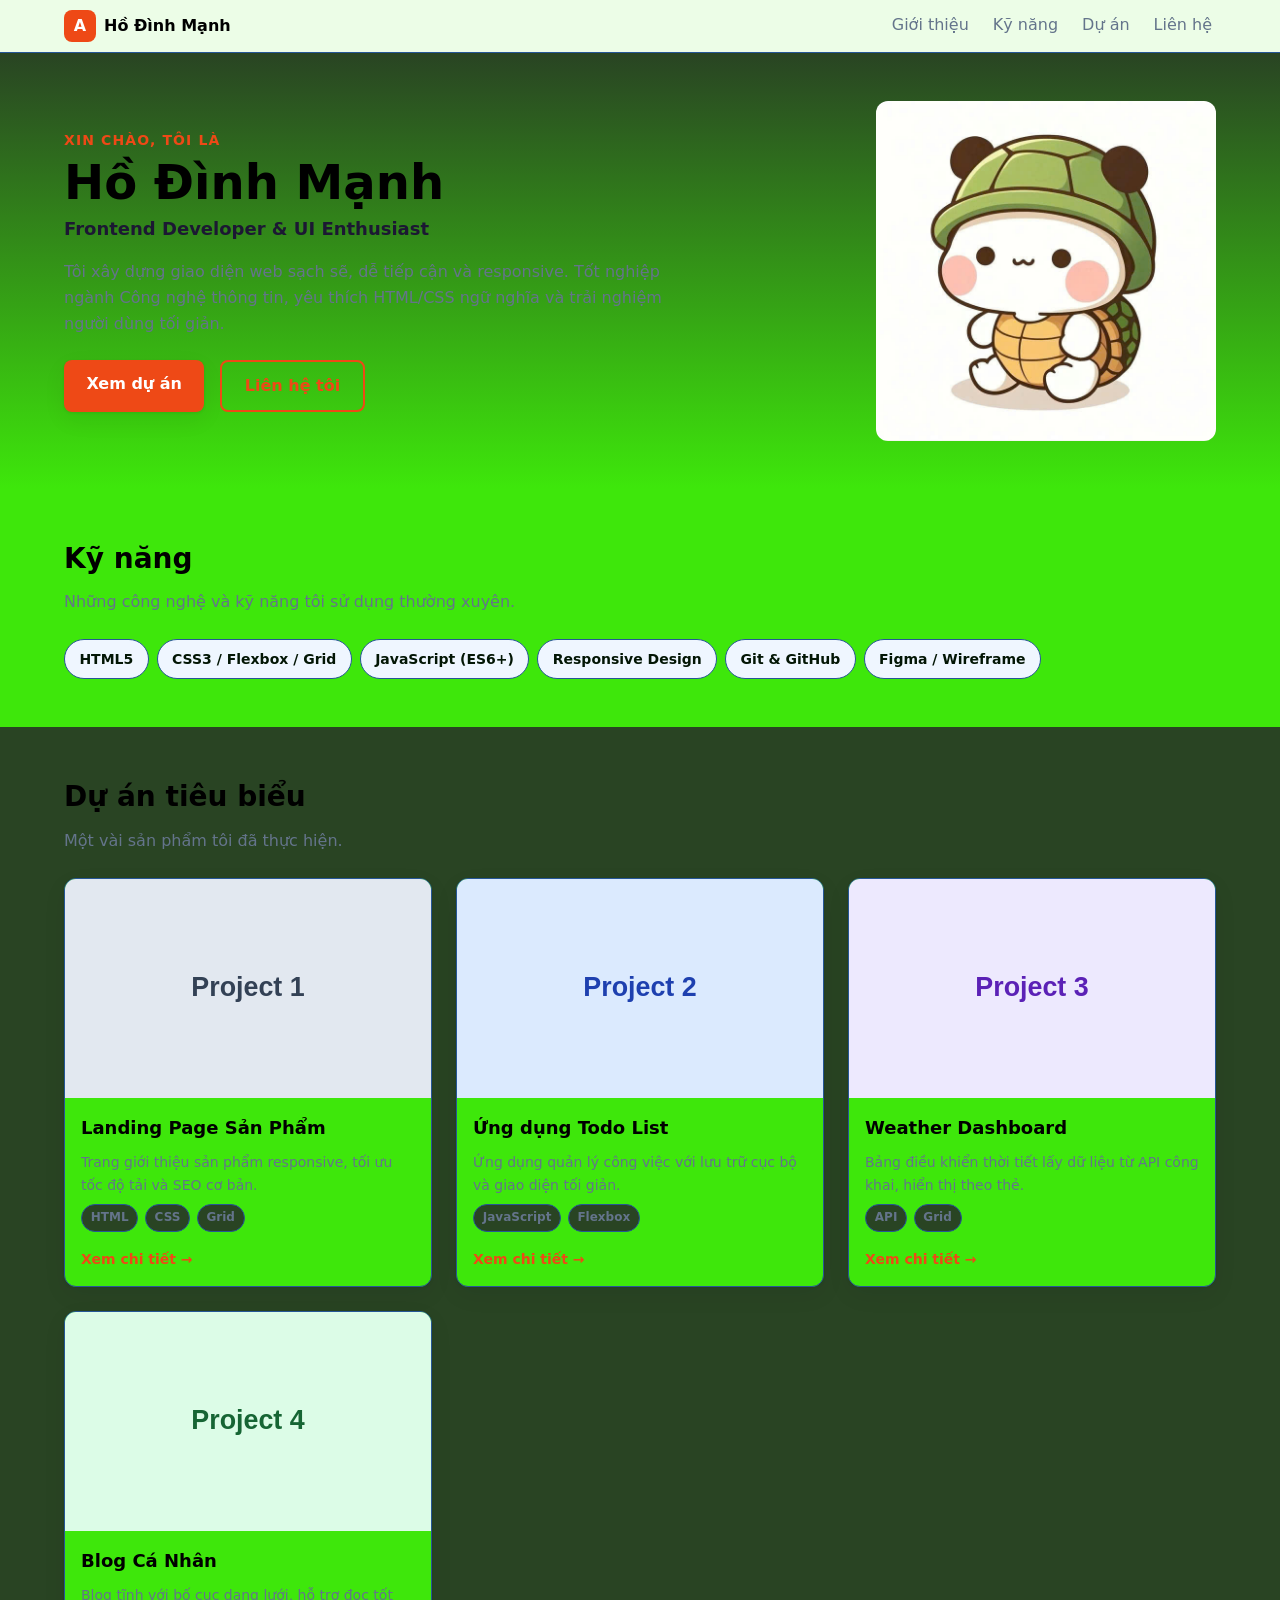
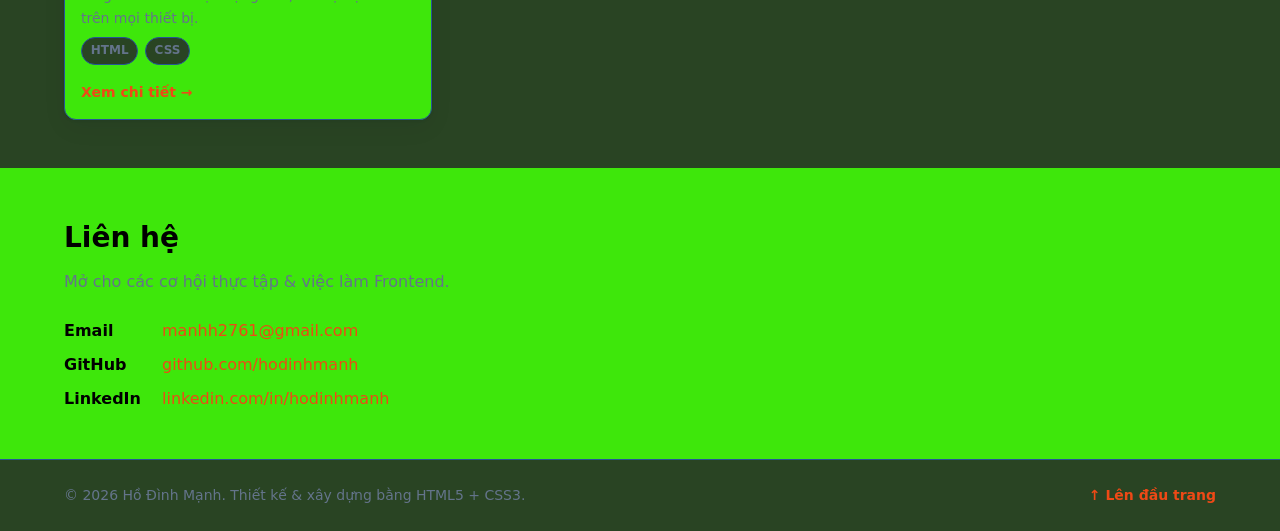
==== KT A2.1/index.html @ 74b7dfcb "Add files via upload" ====
<!DOCTYPE html>
<!-- lang="vi" khai báo ngôn ngữ trang → hỗ trợ screen reader & SEO -->
<html lang="vi">

<head>
  <!-- ========== METADATA BẮT BUỘC ========== -->
  <meta charset="UTF-8" />
  <!-- viewport: nền tảng của responsive mobile-first, khóa tỉ lệ 1:1 với thiết bị -->
  <meta name="viewport" content="width=device-width, initial-scale=1.0" />
  <meta name="description" content="Portfolio CV của Hồ Đình Mạnh – Frontend Developer. Dự án, kỹ năng và thông tin liên hệ." />
  <meta name="author" content="Hồ Đình Mạnh" />
  <title>Hồ Đình Mạnh · Frontend Developer</title>

  <!-- Liên kết tới file CSS tách rời (yêu cầu của bài) -->
  <link rel="stylesheet" href="assets/css/styles.css" />
</head>

<body>

  <!-- ========================================================== -->
  <!-- HEADER: nhận diện + điều hướng chính                        -->
  <!-- ========================================================== -->
  <header class="site-header">
    <div class="container header-inner">
      <!-- Thương hiệu cá nhân -->
      <a class="brand" href="#top" aria-label="Về đầu trang">
        <span class="brand-mark" aria-hidden="true">A</span>
        <span class="brand-name">Hồ Đình Mạnh</span>
      </a>

      <!-- NAV dùng Flexbox (xem styles.css) -->
      <nav class="main-nav" aria-label="Điều hướng chính">
        <ul class="nav-list">
          <li><a href="#about">Giới thiệu</a></li>
          <li><a href="#skills">Kỹ năng</a></li>
          <li><a href="#projects">Dự án</a></li>
          <li><a href="#contact">Liên hệ</a></li>
        </ul>
      </nav>
    </div>
  </header>

  <!-- ========================================================== -->
  <!-- MAIN: toàn bộ nội dung chính của trang                      -->
  <!-- ========================================================== -->
  <main id="top">
    <!-- ----- SECTION: Giới thiệu / Hero ----- -->
    <section id="about" class="hero">
      <div class="container hero-inner">
        <div class="hero-text">
          <p class="eyebrow">Xin chào, tôi là</p>
          <h1 class="hero-title">Hồ Đình Mạnh</h1>
          <p class="hero-role">Frontend Developer &amp; UI Enthusiast</p>
          <p class="hero-desc">
            Tôi xây dựng giao diện web sạch sẽ, dễ tiếp cận và responsive.
            Tốt nghiệp ngành Công nghệ thông tin, yêu thích HTML/CSS ngữ nghĩa
            và trải nghiệm người dùng tối giản.
          </p>
          <div class="hero-actions">
            <a class="btn btn-primary" href="#projects">Xem dự án</a>
            <a class="btn btn-outline" href="#contact">Liên hệ tôi</a>
          </div>
        </div>

        <!-- Ảnh đại diện: dùng placeholder, thay bằng ảnh thật của bạn -->
        <figure class="hero-avatar">
          <img
            src="./assets/img/addmin.jpg"
            alt="Ảnh đại diện của Hồ Đình Mạnh"
            width="320" height="320" />
        </figure>
      </div>
    </section>

    <!-- ----- SECTION: Kỹ năng ----- -->
    <section id="skills" class="section">
      <div class="container">
        <h2 class="section-title">Kỹ năng</h2>
        <p class="section-sub">Những công nghệ và kỹ năng tôi sử dụng thường xuyên.</p>

        <ul class="skill-grid">
          <li class="skill-chip">HTML5</li>
          <li class="skill-chip">CSS3 / Flexbox / Grid</li>
          <li class="skill-chip">JavaScript (ES6+)</li>
          <li class="skill-chip">Responsive Design</li>
          <li class="skill-chip">Git &amp; GitHub</li>
          <li class="skill-chip">Figma / Wireframe</li>
        </ul>
      </div>
    </section>

    <!-- ----- SECTION: Dự án (danh sách thẻ dùng CSS Grid) ----- -->
    <section id="projects" class="section section-muted">
      <div class="container">
        <h2 class="section-title">Dự án tiêu biểu</h2>
        <p class="section-sub">Một vài sản phẩm tôi đã thực hiện.</p>

        <!-- .project-grid dùng CSS Grid (xem styles.css) -->
        <div class="project-grid">

          <!-- Mỗi thẻ là một <article> độc lập, có thể đứng riêng -->
          <article class="card">
            <img class="card-media"
              src="data:image/svg+xml,%3Csvg%20xmlns%3D%27http%3A//www.w3.org/2000/svg%27%20width%3D%27600%27%20height%3D%27360%27%20viewBox%3D%270%200%20600%20360%27%3E%3Crect%20width%3D%27100%25%27%20height%3D%27100%25%27%20fill%3D%27%23e2e8f0%27/%3E%3Ctext%20x%3D%2750%25%27%20y%3D%2750%25%27%20font-family%3D%27Segoe%20UI%2C%20Arial%2C%20sans-serif%27%20font-size%3D%2744%27%20font-weight%3D%27700%27%20fill%3D%27%23334155%27%20text-anchor%3D%27middle%27%20dominant-baseline%3D%27middle%27%3EProject%201%3C/text%3E%3C/svg%3E"
              alt="Ảnh minh họa dự án Landing Page" width="600" height="360" />
            <div class="card-body">
              <h3 class="card-title">Landing Page Sản Phẩm</h3>
              <p class="card-desc">
                Trang giới thiệu sản phẩm responsive, tối ưu tốc độ tải và SEO cơ bản.
              </p>
              <ul class="tag-list">
                <li>HTML</li>
                <li>CSS</li>
                <li>Grid</li>
              </ul>
              <a class="card-link" href="#">Xem chi tiết →</a>
            </div>
          </article>

          <article class="card">
            <img class="card-media"
              src="data:image/svg+xml,%3Csvg%20xmlns%3D%27http%3A//www.w3.org/2000/svg%27%20width%3D%27600%27%20height%3D%27360%27%20viewBox%3D%270%200%20600%20360%27%3E%3Crect%20width%3D%27100%25%27%20height%3D%27100%25%27%20fill%3D%27%23dbeafe%27/%3E%3Ctext%20x%3D%2750%25%27%20y%3D%2750%25%27%20font-family%3D%27Segoe%20UI%2C%20Arial%2C%20sans-serif%27%20font-size%3D%2744%27%20font-weight%3D%27700%27%20fill%3D%27%231e40af%27%20text-anchor%3D%27middle%27%20dominant-baseline%3D%27middle%27%3EProject%202%3C/text%3E%3C/svg%3E"
              alt="Ảnh minh họa dự án Todo App" width="600" height="360" />
            <div class="card-body">
              <h3 class="card-title">Ứng dụng Todo List</h3>
              <p class="card-desc">
                Ứng dụng quản lý công việc với lưu trữ cục bộ và giao diện tối giản.
              </p>
              <ul class="tag-list">
                <li>JavaScript</li>
                <li>Flexbox</li>
              </ul>
              <a class="card-link" href="#">Xem chi tiết →</a>
            </div>
          </article>

          <article class="card">
            <img class="card-media"
              src="data:image/svg+xml,%3Csvg%20xmlns%3D%27http%3A//www.w3.org/2000/svg%27%20width%3D%27600%27%20height%3D%27360%27%20viewBox%3D%270%200%20600%20360%27%3E%3Crect%20width%3D%27100%25%27%20height%3D%27100%25%27%20fill%3D%27%23ede9fe%27/%3E%3Ctext%20x%3D%2750%25%27%20y%3D%2750%25%27%20font-family%3D%27Segoe%20UI%2C%20Arial%2C%20sans-serif%27%20font-size%3D%2744%27%20font-weight%3D%27700%27%20fill%3D%27%235b21b6%27%20text-anchor%3D%27middle%27%20dominant-baseline%3D%27middle%27%3EProject%203%3C/text%3E%3C/svg%3E"
              alt="Ảnh minh họa dự án Weather Dashboard" width="600" height="360" />
            <div class="card-body">
              <h3 class="card-title">Weather Dashboard</h3>
              <p class="card-desc">
                Bảng điều khiển thời tiết lấy dữ liệu từ API công khai, hiển thị theo thẻ.
              </p>
              <ul class="tag-list">
                <li>API</li>
                <li>Grid</li>
              </ul>
              <a class="card-link" href="#">Xem chi tiết →</a>
            </div>
          </article>

          <article class="card">
            <img class="card-media"
              src="data:image/svg+xml,%3Csvg%20xmlns%3D%27http%3A//www.w3.org/2000/svg%27%20width%3D%27600%27%20height%3D%27360%27%20viewBox%3D%270%200%20600%20360%27%3E%3Crect%20width%3D%27100%25%27%20height%3D%27100%25%27%20fill%3D%27%23dcfce7%27/%3E%3Ctext%20x%3D%2750%25%27%20y%3D%2750%25%27%20font-family%3D%27Segoe%20UI%2C%20Arial%2C%20sans-serif%27%20font-size%3D%2744%27%20font-weight%3D%27700%27%20fill%3D%27%23166534%27%20text-anchor%3D%27middle%27%20dominant-baseline%3D%27middle%27%3EProject%204%3C/text%3E%3C/svg%3E"
              alt="Ảnh minh họa dự án Blog cá nhân" width="600" height="360" />
            <div class="card-body">
              <h3 class="card-title">Blog Cá Nhân</h3>
              <p class="card-desc">
                Blog tĩnh với bố cục dạng lưới, hỗ trợ đọc tốt trên mọi thiết bị.
              </p>
              <ul class="tag-list">
                <li>HTML</li>
                <li>CSS</li>
              </ul>
              <a class="card-link" href="#">Xem chi tiết →</a>
            </div>
          </article>

        </div><!-- /.project-grid -->
      </div>
    </section>

    <!-- ----- SECTION: Liên hệ ----- -->
    <section id="contact" class="section">
      <div class="container contact-inner">
        <h2 class="section-title">Liên hệ</h2>
        <p class="section-sub">Mở cho các cơ hội thực tập &amp; việc làm Frontend.</p>

        <ul class="contact-list">
          <li><span class="contact-label">Email</span> <a href="mailto:an.manhh2761@gmail.com">manhh2761@gmail.com</a></li>
          <li><span class="contact-label">GitHub</span> <a href="#">github.com/hodinhmanh</a></li>
          <li><span class="contact-label">LinkedIn</span> <a href="#">linkedin.com/in/hodinhmanh</a></li>
        </ul>
      </div>
    </section>

  </main>

  <!-- ========================================================== -->
  <!-- FOOTER                                                      -->
  <!-- ========================================================== -->
  <footer class="site-footer">
    <div class="container footer-inner">
      <p>© 2026 Hồ Đình Mạnh. Thiết kế &amp; xây dựng bằng HTML5 + CSS3.</p>
      <a href="#top" class="to-top">↑ Lên đầu trang</a>
    </div>
  </footer>

</body>

</html>
---- KT A2.1/assets/css/styles.css ----
/* ==========================================================================
   PORTFOLIO CV – styles.css
   Chiến lược: MOBILE-FIRST
   - Mặc định (ngoài media query) = giao diện cho màn hình nhỏ nhất (~360px)
   - @media (min-width: 768px)  → nâng cấp cho tablet
   - @media (min-width: 1280px) → nâng cấp cho desktop
   ========================================================================== */

/* ==========================================================================
   1. DESIGN TOKENS – biến hệ thống thị giác (màu, chữ, khoảng cách, bo góc)
   Dùng custom properties để thay đổi tập trung, nhất quán toàn trang.
   ========================================================================== */
:root {
  /* --- Bảng màu --- */
  --color-primary: #ee4916;      /* xanh thương hiệu */
  --color-primary-dark: #031605;
  --color-accent: #1c1833;       /* tím nhấn */
  --color-text: #000000;         /* chữ chính */
  --color-text-soft: #64748b;    /* chữ phụ */
  --color-bg: #3ee70b;           /* nền trang */
  --color-surface: #294423;      /* nền vùng nhấn */
  --color-border: #255696;       /* viền */
  --color-chip: #eff6ff;         /* nền chip kỹ năng */

  /* --- Typography --- */
  --font-base: system-ui, -apple-system, "Segoe UI", Roboto, Helvetica, Arial, sans-serif;
  --fs-sm: 0.875rem;   /* 14px */
  --fs-base: 1rem;     /* 16px */
  --fs-lg: 1.125rem;   /* 18px */
  --fs-h2: 1.5rem;     /* 24px */
  --fs-h1: 2rem;       /* 32px (sẽ tăng ở desktop) */
  --lh-base: 1.6;

  /* --- Khoảng cách (spacing scale) --- */
  --space-1: 0.5rem;
  --space-2: 1rem;
  --space-3: 1.5rem;
  --space-4: 2rem;
  --space-5: 3rem;

  /* --- Bố cục --- */
  --container-max: 1200px;
  --radius: 12px;
  --radius-sm: 8px;
  --shadow: 0 1px 3px rgba(15, 23, 42, 0.08), 0 8px 24px rgba(15, 23, 42, 0.06);
}

/* ==========================================================================
   2. CHUẨN HÓA BOX MODEL + RESET CƠ BẢN
   ========================================================================== */
*,
*::before,
*::after {
  box-sizing: border-box;   /* width đã bao gồm padding + border → dễ tính toán */
}

* {
  margin: 0;
  padding: 0;
}

html {
  scroll-behavior: smooth;        /* cuộn mượt khi bấm nav */
  -webkit-text-size-adjust: 100%; /* chống iOS tự phóng chữ */
}

body {
  font-family: var(--font-base);
  font-size: var(--fs-base);
  line-height: var(--lh-base);
  color: var(--color-text);
  background: var(--color-bg);
  overflow-x: hidden; /* LƯỚI AN TOÀN chống cuộn ngang; bố cục bên dưới vẫn tự đúng */
}

img {
  display: block;
  max-width: 100%;  /* ảnh không bao giờ tràn khung → không gây cuộn ngang */
  height: auto;
}

a {
  color: inherit;
  text-decoration: none;
}

ul {
  list-style: none;
}

/* ==========================================================================
   3. LAYOUT DÙNG LẠI – .container
   ========================================================================== */
.container {
  width: 100%;
  max-width: var(--container-max);
  margin-inline: auto;
  padding-inline: var(--space-2); /* lề ngang an toàn trên mobile */
}

.section {
  padding-block: var(--space-5);
}

.section-muted {
  background: var(--color-surface);
}

.section-title {
  font-size: var(--fs-h2);
  margin-bottom: var(--space-1);
}

.section-sub {
  color: var(--color-text-soft);
  margin-bottom: var(--space-3);
}

/* ==========================================================================
   4. HEADER + NAV (FLEXBOX)
   Mobile: thương hiệu trên, menu xuống dòng và tự wrap → không tràn ngang.
   ========================================================================== */
.site-header {
  position: sticky;
  top: 0;
  z-index: 10;
  background: rgba(255, 255, 255, 0.9);
  backdrop-filter: blur(8px);
  border-bottom: 1px solid var(--color-border);
}

.header-inner {
  display: flex;             /* FLEXBOX */
  flex-wrap: wrap;           /* cho phép xuống dòng trên màn hình hẹp */
  align-items: center;
  justify-content: space-between;
  gap: var(--space-1);
  padding-block: var(--space-1);
}

.brand {
  display: flex;
  align-items: center;
  gap: var(--space-1);
  font-weight: 700;
}

.brand-mark {
  display: grid;
  place-items: center;
  width: 2rem;
  height: 2rem;
  border-radius: var(--radius-sm);
  background: var(--color-primary);
  color: #fff;
  font-weight: 800;
}

/* Danh sách nav cũng là flex container */
.nav-list {
  display: flex;            /* FLEXBOX cho thanh điều hướng */
  flex-wrap: wrap;
  gap: var(--space-2);
}

.nav-list a {
  display: inline-block;
  padding: 0.25rem 0.25rem;
  color: var(--color-text-soft);
  font-weight: 500;
  border-bottom: 2px solid transparent;
  transition: color 0.15s, border-color 0.15s;
}

.nav-list a:hover,
.nav-list a:focus-visible {
  color: var(--color-primary);
  border-bottom-color: var(--color-primary);
}

/* ==========================================================================
   5. HERO / GIỚI THIỆU
   Mobile: xếp dọc (text trên, avatar dưới). Desktop: 2 cột.
   ========================================================================== */
.hero {
  padding-block: var(--space-5);
  background: linear-gradient(180deg, var(--color-surface), var(--color-bg));
}

.hero-inner {
  display: flex;
  flex-direction: column;     /* mobile-first: xếp dọc */
  gap: var(--space-4);
  align-items: flex-start;
}

.eyebrow {
  color: var(--color-primary);
  font-weight: 600;
  text-transform: uppercase;
  letter-spacing: 0.08em;
  font-size: var(--fs-sm);
}

.hero-title {
  font-size: var(--fs-h1);
  line-height: 1.15;
  margin-block: 0.25rem;
}

.hero-role {
  font-size: var(--fs-lg);
  color: var(--color-accent);
  font-weight: 600;
  margin-bottom: var(--space-2);
}

.hero-desc {
  color: var(--color-text-soft);
  max-width: 60ch;
  margin-bottom: var(--space-3);
}

.hero-actions {
  display: flex;
  flex-wrap: wrap;
  gap: var(--space-2);
}

.hero-avatar img {
  border-radius: var(--radius);
  /* box-shadow: var(--shadow); */
  width: 100%;
  /* max-width: 260px; */
}

/* --- Nút bấm --- */
.btn {
  display: inline-block;
  padding: 0.7rem 1.4rem;
  border-radius: var(--radius-sm);
  font-weight: 600;
  text-align: center;
  transition: transform 0.12s, background 0.15s, box-shadow 0.15s;
}

.btn:active { transform: translateY(1px); }

.btn-primary {
  background: var(--color-primary);
  color: #fff;
  box-shadow: var(--shadow);
}
.btn-primary:hover { background: var(--color-primary-dark); }

.btn-outline {
  border: 2px solid var(--color-primary);
  color: var(--color-primary);
}
.btn-outline:hover { background: var(--color-chip); }

/* ==========================================================================
   6. KỸ NĂNG – chip tự wrap bằng flex
   ========================================================================== */
.skill-grid {
  display: flex;
  flex-wrap: wrap;
  gap: var(--space-1);
}

.skill-chip {
  background: var(--color-chip);
  color: var(--color-primary-dark);
  border: 1px solid var(--color-border);
  padding: 0.5rem 0.9rem;
  border-radius: 999px;
  font-size: var(--fs-sm);
  font-weight: 600;
}

/* ==========================================================================
   7. DỰ ÁN – CSS GRID cho danh sách thẻ
   Mobile: 1 cột. Tablet: 2 cột. Desktop: 3 cột.
   ========================================================================== */
.project-grid {
  display: grid;                       /* CSS GRID */
  grid-template-columns: 1fr;          /* mobile-first: 1 cột */
  gap: var(--space-3);
}

.card {
  background: var(--color-bg);
  border: 1px solid var(--color-border);
  border-radius: var(--radius);
  overflow: hidden;                    /* bo góc gọn cả ảnh */
  box-shadow: var(--shadow);
  display: flex;
  flex-direction: column;
  transition: transform 0.15s, box-shadow 0.15s;
}

.card:hover {
  transform: translateY(-4px);
  box-shadow: 0 12px 32px rgba(15, 23, 42, 0.12);
}

.card-media {
  width: 100%;
  aspect-ratio: 5 / 3;                 /* giữ tỉ lệ ảnh ổn định */
  object-fit: cover;
}

.card-body {
  padding: var(--space-2);
  display: flex;
  flex-direction: column;
  gap: var(--space-1);
  flex: 1;                             /* các thẻ cao bằng nhau trong grid */
}

.card-title { font-size: var(--fs-lg); }

.card-desc {
  color: var(--color-text-soft);
  font-size: var(--fs-sm);
  flex: 1;
}

.tag-list {
  display: flex;
  flex-wrap: wrap;
  gap: 0.4rem;
}

.tag-list li {
  font-size: 0.75rem;
  font-weight: 600;
  color: var(--color-text-soft);
  background: var(--color-surface);
  border: 1px solid var(--color-border);
  padding: 0.2rem 0.55rem;
  border-radius: 999px;
}

.card-link {
  color: var(--color-primary);
  font-weight: 600;
  font-size: var(--fs-sm);
  margin-top: var(--space-1);
}

/* ==========================================================================
   8. LIÊN HỆ
   ========================================================================== */
.contact-list {
  display: flex;
  flex-direction: column;
  gap: var(--space-1);
}

.contact-list li {
  display: flex;
  flex-wrap: wrap;
  gap: var(--space-1);
  align-items: baseline;
}

.contact-label {
  min-width: 90px;
  font-weight: 700;
  color: var(--color-text);
}

.contact-list a { color: var(--color-primary); }
.contact-list a:hover { text-decoration: underline; }

/* ==========================================================================
   9. FOOTER
   ========================================================================== */
.site-footer {
  border-top: 1px solid var(--color-border);
  background: var(--color-surface);
  padding-block: var(--space-3);
}

.footer-inner {
  display: flex;
  flex-wrap: wrap;
  gap: var(--space-1);
  align-items: center;
  justify-content: space-between;
  color: var(--color-text-soft);
  font-size: var(--fs-sm);
}

.to-top { color: var(--color-primary); font-weight: 600; }

/* ==========================================================================
   10. MEDIA QUERIES – nâng cấp theo breakpoint (mobile-first)
   ========================================================================== */

/* ----- TABLET: ≥ 768px ----- */
@media (min-width: 768px) {
  :root {
    --fs-h1: 2.5rem;   /* 40px */
    --fs-h2: 1.75rem;  /* 28px */
  }

  .container { padding-inline: var(--space-3); }

  /* Hero chuyển sang 2 cột */
  .hero-inner {
    flex-direction: row;
    align-items: center;
    justify-content: space-between;
  }
  .hero-text { flex: 1; }
  .hero-avatar img { max-width: 300px; }

  /* Lưới dự án: 2 cột */
  .project-grid {
    grid-template-columns: repeat(2, 1fr);
  }
}

/* ----- DESKTOP: ≥ 1280px ----- */
@media (min-width: 1280px) {
  :root {
    --fs-h1: 3rem;     /* 48px */
  }

  /* Lưới dự án: 3 cột */
  .project-grid {
    grid-template-columns: repeat(3, 1fr);
  }

  .hero-avatar img { max-width: 340px; }
}

/* ==========================================================================
   11. HỖ TRỢ TIẾP CẬN & ƯA THÍCH NGƯỜI DÙNG
   ========================================================================== */
:focus-visible {
  outline: 3px solid var(--color-accent);
  outline-offset: 2px;
  border-radius: 4px;
}

@media (prefers-reduced-motion: reduce) {
  * {
    animation: none !important;
    transition: none !important;
    scroll-behavior: auto !important;
  }
}
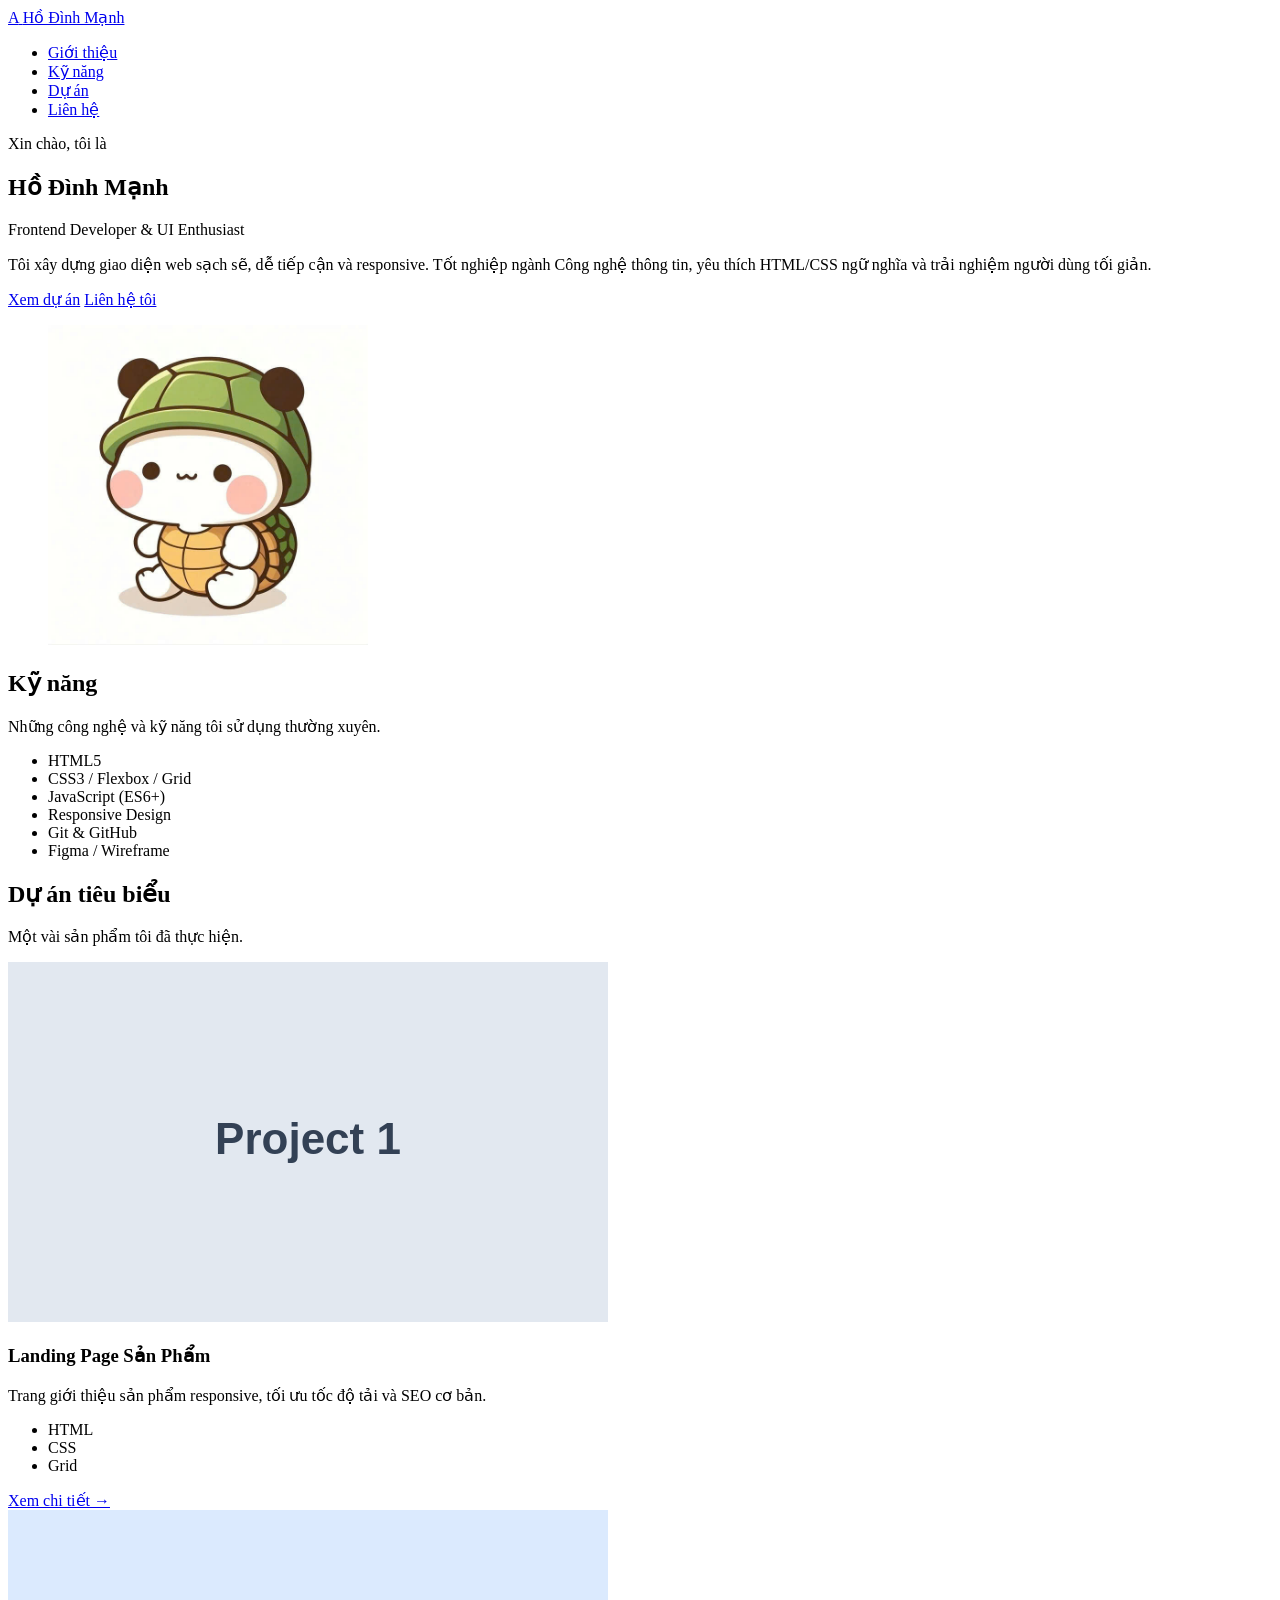
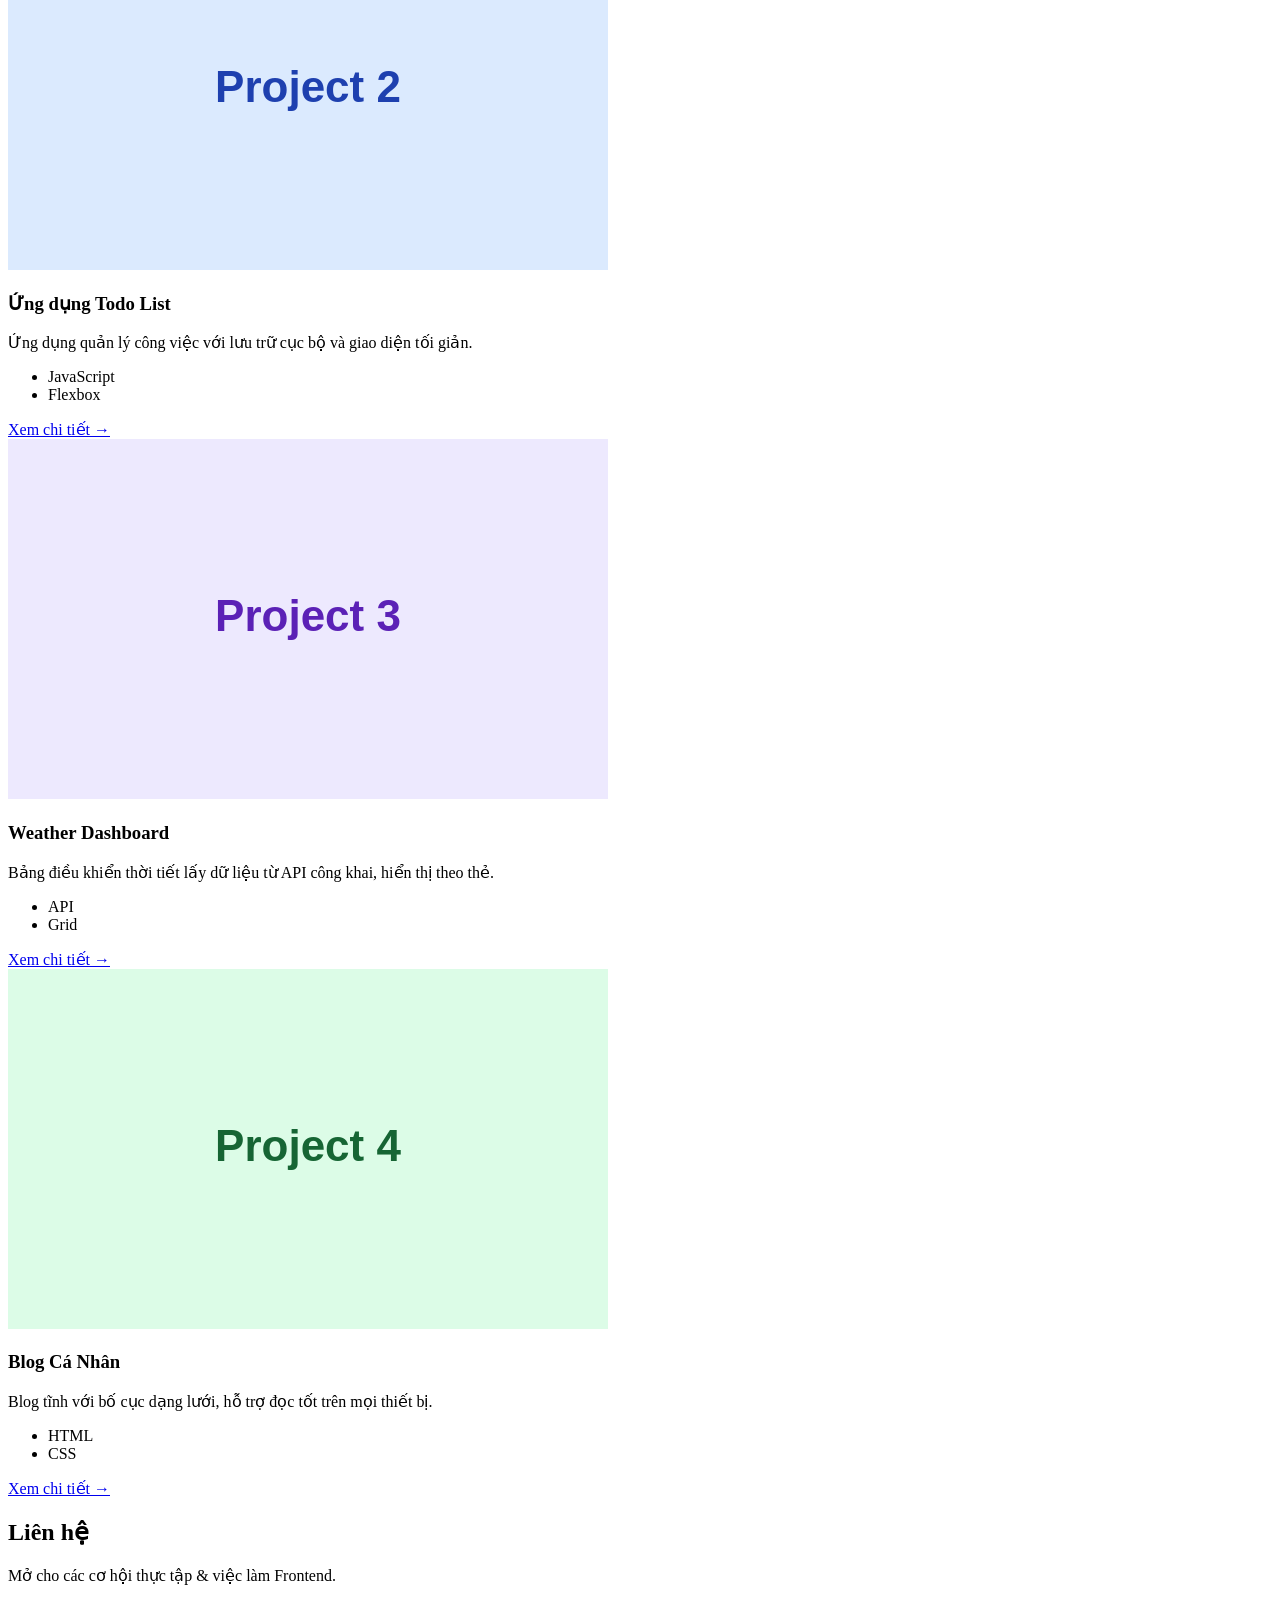
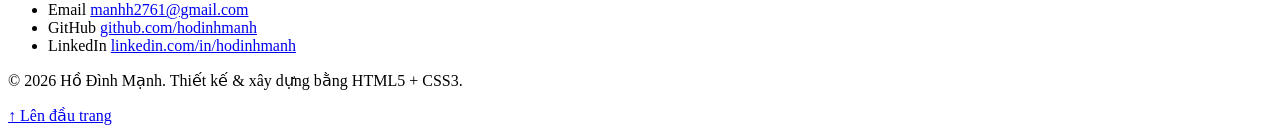
==== commit 12683333: "Add files via upload" ====
--- a/KT A2.1/index.html
+++ b/KT A2.1/index.html
@@ -12,7 +12,7 @@
   <title>Hồ Đình Mạnh · Frontend Developer</title>
 
   <!-- Liên kết tới file CSS tách rời (yêu cầu của bài) -->
-  <link rel="stylesheet" href="assets/css/styles.css" />
+  <link rel="stylesheet" href="styles.css" />
 </head>
 
 <body>
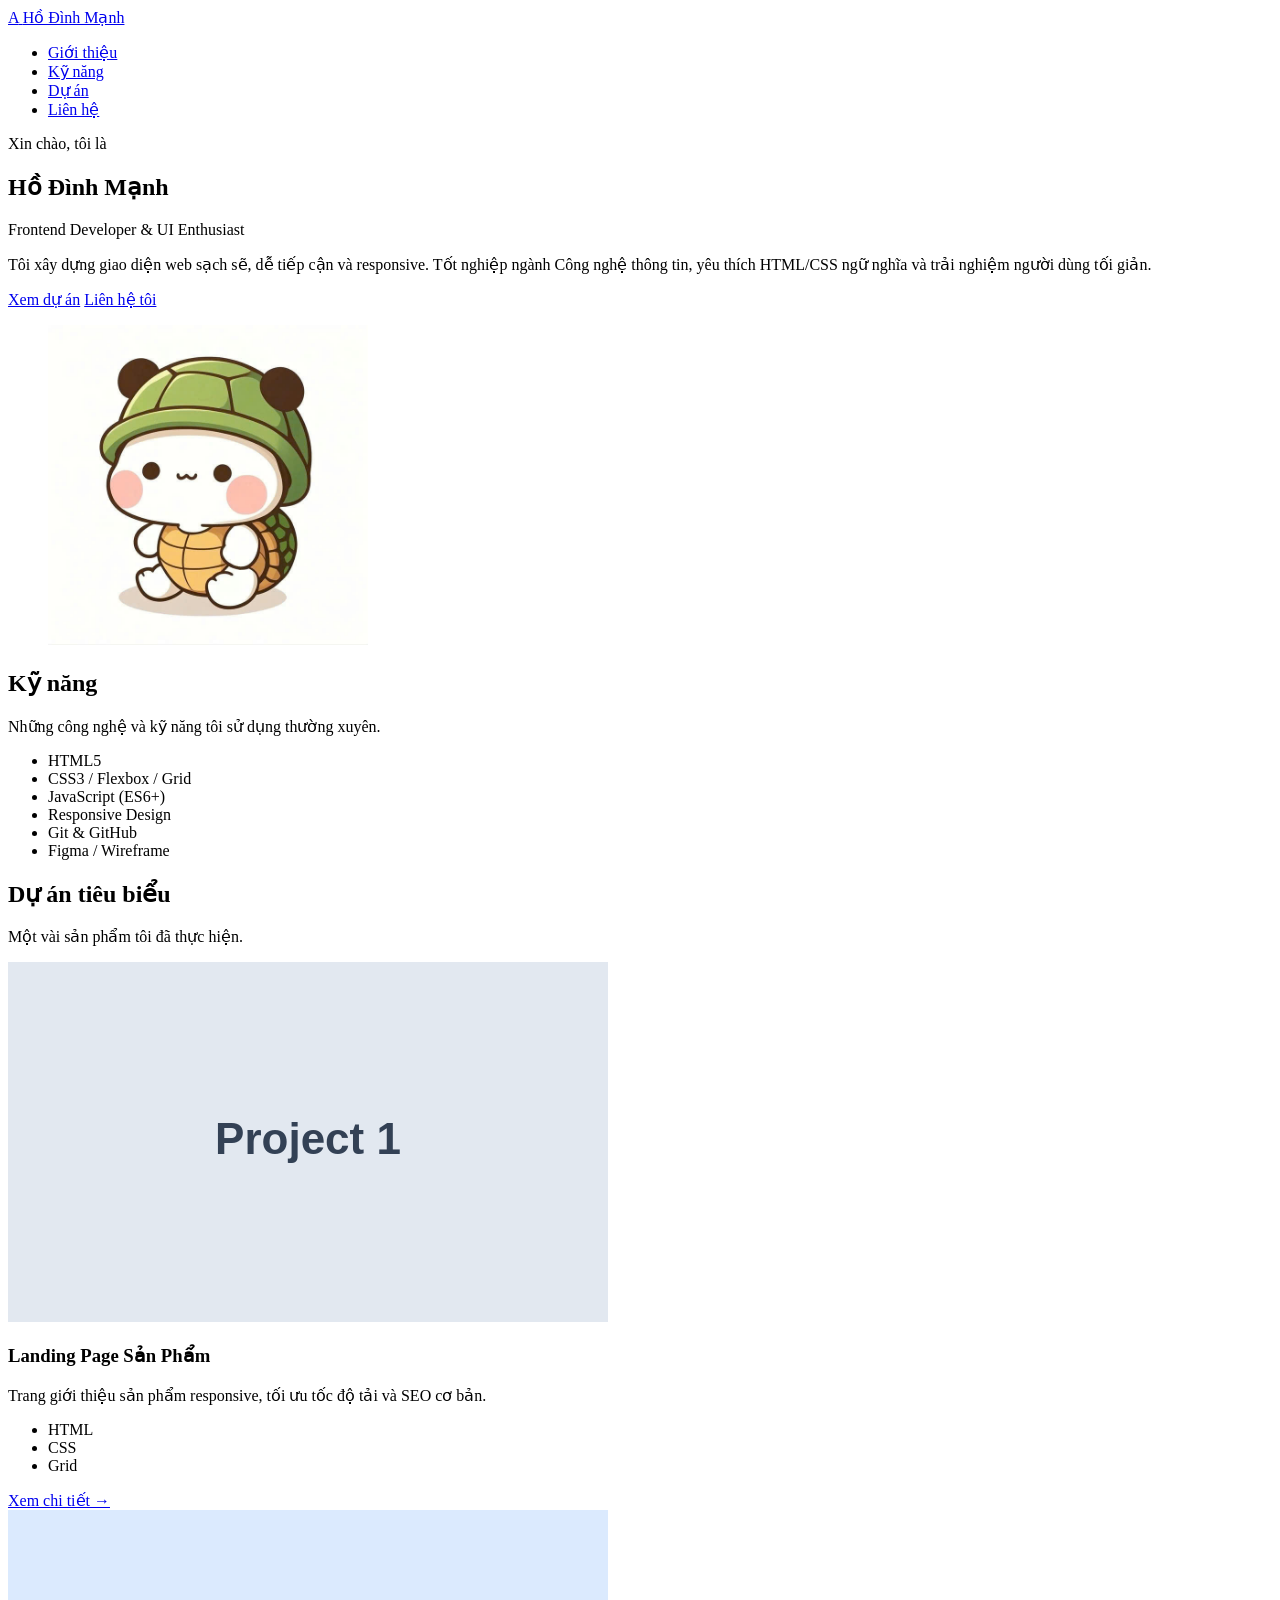
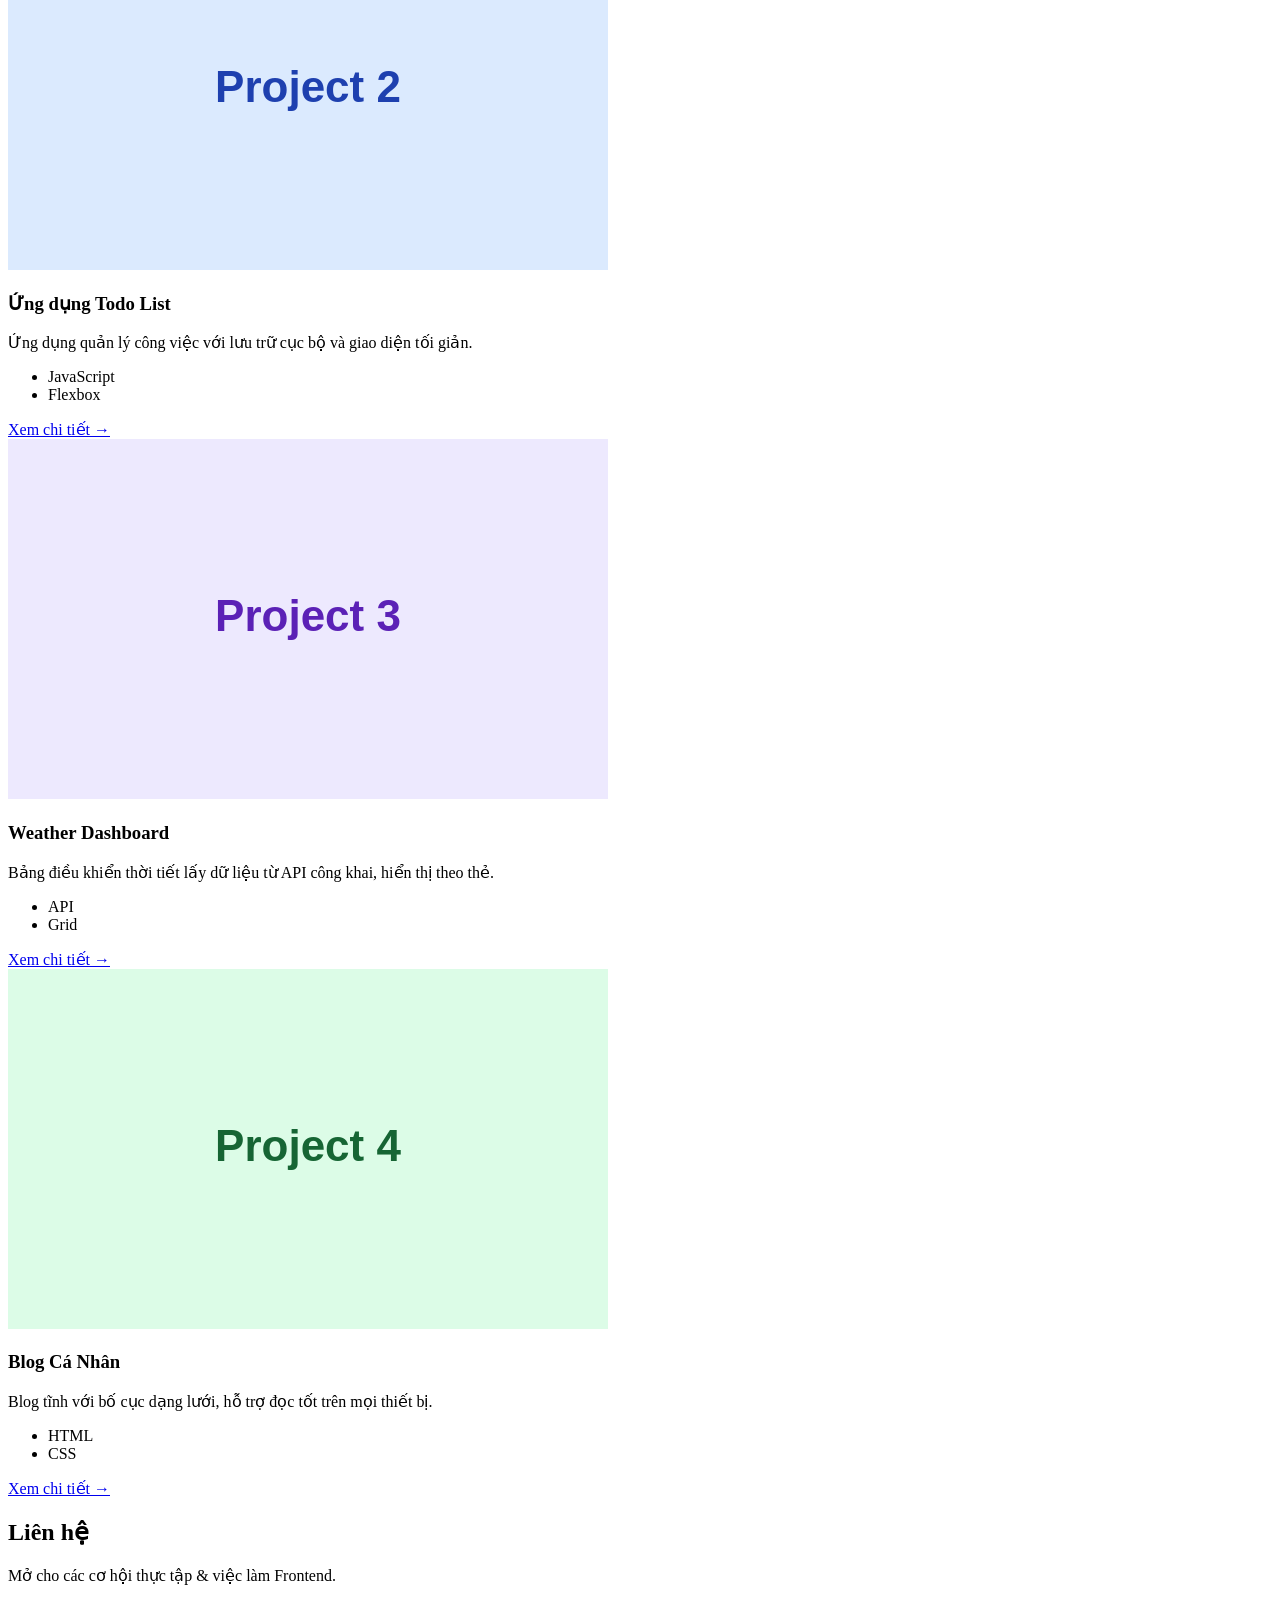
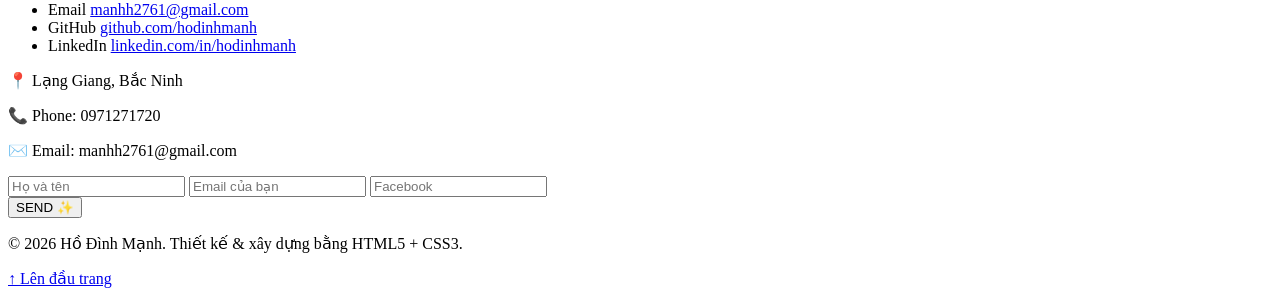
==== commit bff45f05: "Update index.html" ====
--- a/KT A2.1/index.html
+++ b/KT A2.1/index.html
@@ -185,7 +185,46 @@
         </ul>
       </div>
     </section>
-
+   <!-- CONTACT DETAILS -->
+<div class="contact-bottom">
+
+    <div class="contact-address">
+        <p>📍 Lạng Giang, Bắc Ninh</p>
+        <p>📞 Phone: 0971271720</p>
+        <p>✉️ Email: manhh2761@gmail.com</p>
+    </div>
+
+    <div class="contact-from">
+
+        <div class="input-row">
+
+            <input
+                type="text"
+                placeholder="Họ và tên"
+            >
+
+            <input
+                type="email"
+                placeholder="Email của bạn"
+            >
+
+            <input
+                class="message-input"
+                type="text"
+                placeholder="Facebook"
+            >
+
+        </div>
+
+        <div class="send-area">
+            <button type="submit">
+                SEND ✨
+            </button>
+        </div>
+
+    </div>
+
+</div>
   </main>
 
   <!-- ========================================================== -->
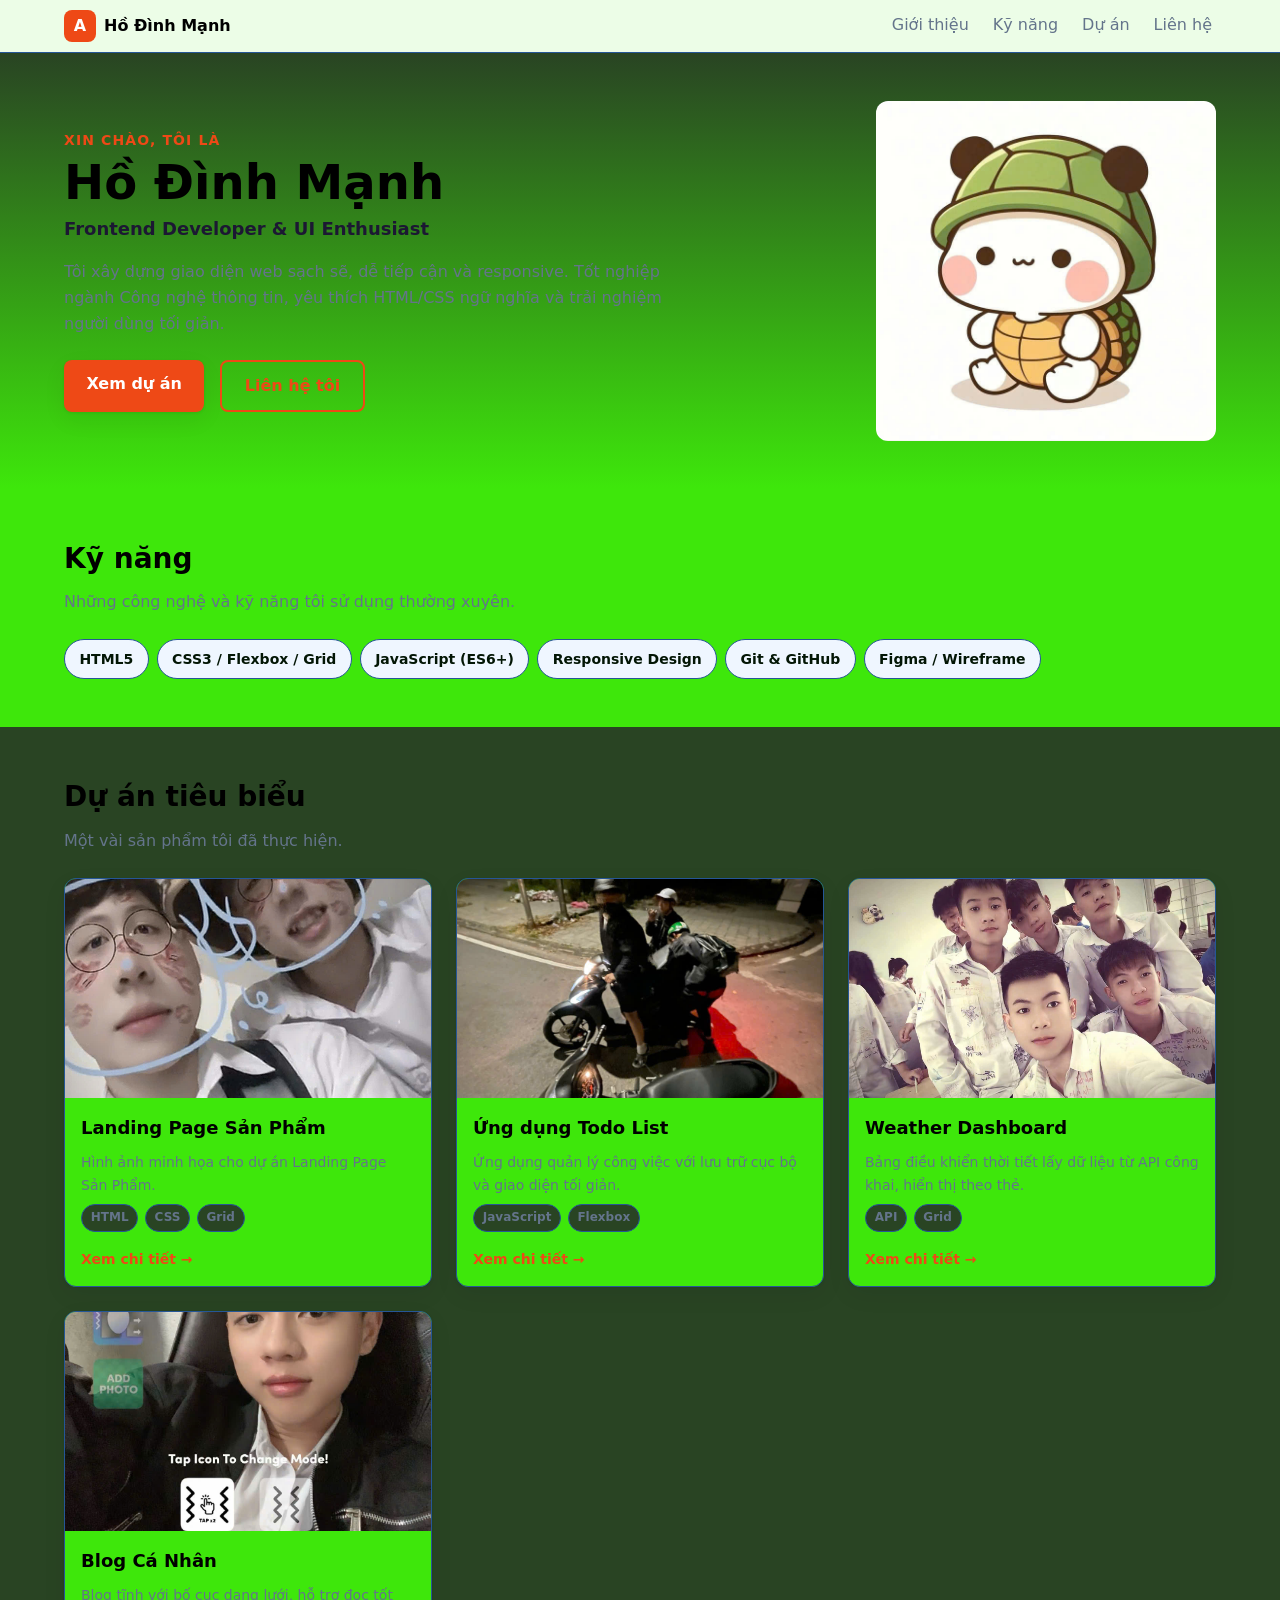
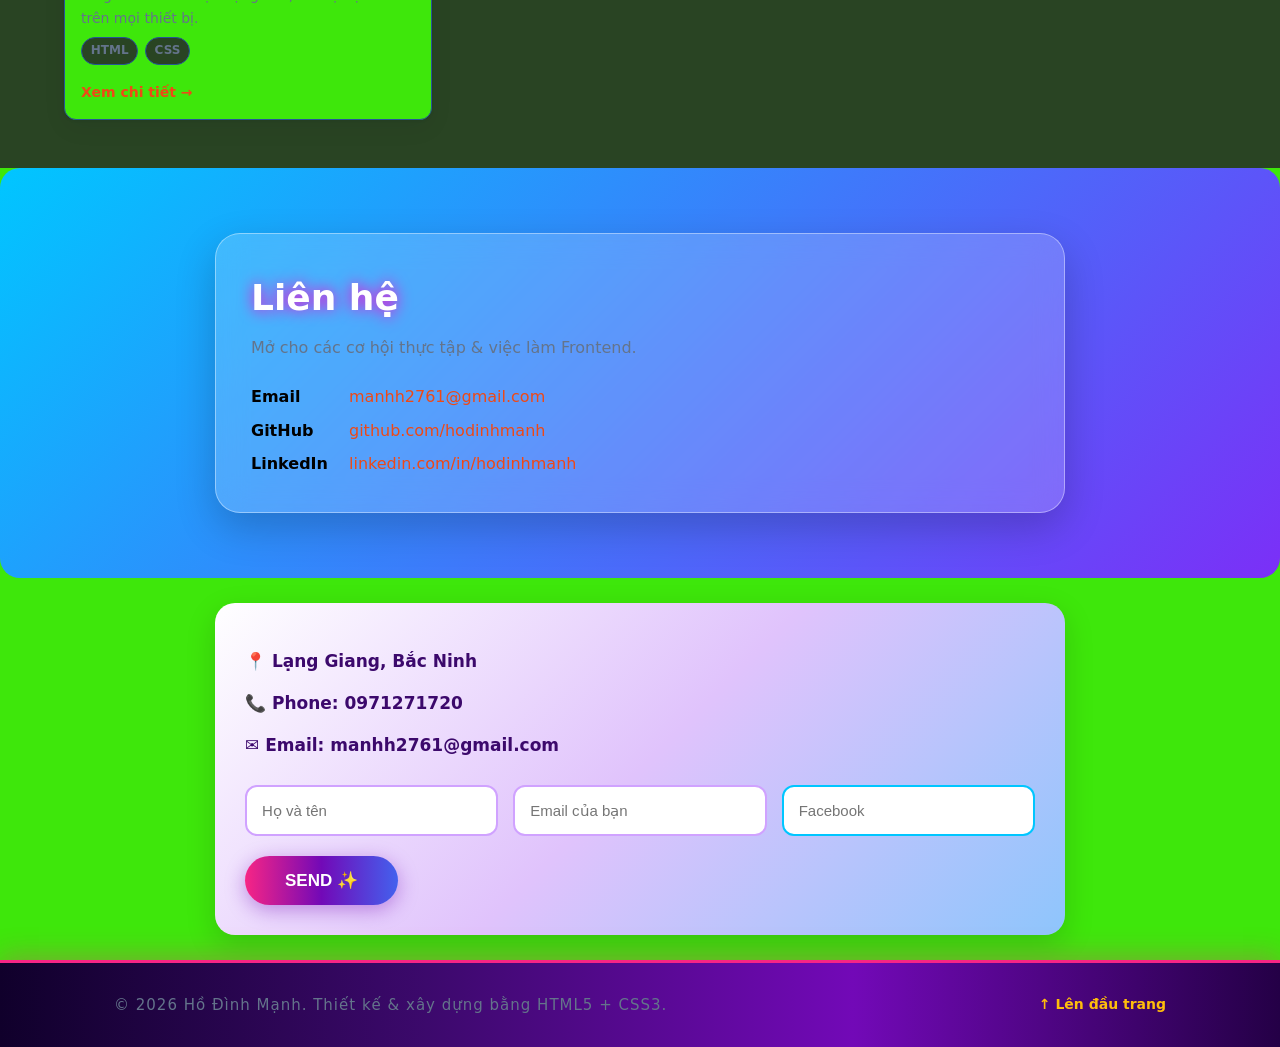
==== commit d752fc29: "Update index.html" ====
--- a/KT A2.1/index.html
+++ b/KT A2.1/index.html
@@ -12,7 +12,7 @@
   <title>Hồ Đình Mạnh · Frontend Developer</title>
 
   <!-- Liên kết tới file CSS tách rời (yêu cầu của bài) -->
-  <link rel="stylesheet" href="styles.css" />
+  <link rel="stylesheet" href="assets/css/styles.css" />
 </head>
 
 <body>
@@ -101,12 +101,12 @@
           <!-- Mỗi thẻ là một <article> độc lập, có thể đứng riêng -->
           <article class="card">
             <img class="card-media"
-              src="data:image/svg+xml,%3Csvg%20xmlns%3D%27http%3A//www.w3.org/2000/svg%27%20width%3D%27600%27%20height%3D%27360%27%20viewBox%3D%270%200%20600%20360%27%3E%3Crect%20width%3D%27100%25%27%20height%3D%27100%25%27%20fill%3D%27%23e2e8f0%27/%3E%3Ctext%20x%3D%2750%25%27%20y%3D%2750%25%27%20font-family%3D%27Segoe%20UI%2C%20Arial%2C%20sans-serif%27%20font-size%3D%2744%27%20font-weight%3D%27700%27%20fill%3D%27%23334155%27%20text-anchor%3D%27middle%27%20dominant-baseline%3D%27middle%27%3EProject%201%3C/text%3E%3C/svg%3E"
+              src="./assets/img/1793694408544_695356878476750894_8598092022578625242_4ed97131a1b728118d87cf0364ccb5cb.jpg"
               alt="Ảnh minh họa dự án Landing Page" width="600" height="360" />
             <div class="card-body">
               <h3 class="card-title">Landing Page Sản Phẩm</h3>
               <p class="card-desc">
-                Trang giới thiệu sản phẩm responsive, tối ưu tốc độ tải và SEO cơ bản.
+                Hình ảnh minh họa cho dự án Landing Page Sản Phẩm.
               </p>
               <ul class="tag-list">
                 <li>HTML</li>
@@ -119,7 +119,7 @@
 
           <article class="card">
             <img class="card-media"
-              src="data:image/svg+xml,%3Csvg%20xmlns%3D%27http%3A//www.w3.org/2000/svg%27%20width%3D%27600%27%20height%3D%27360%27%20viewBox%3D%270%200%20600%20360%27%3E%3Crect%20width%3D%27100%25%27%20height%3D%27100%25%27%20fill%3D%27%23dbeafe%27/%3E%3Ctext%20x%3D%2750%25%27%20y%3D%2750%25%27%20font-family%3D%27Segoe%20UI%2C%20Arial%2C%20sans-serif%27%20font-size%3D%2744%27%20font-weight%3D%27700%27%20fill%3D%27%231e40af%27%20text-anchor%3D%27middle%27%20dominant-baseline%3D%27middle%27%3EProject%202%3C/text%3E%3C/svg%3E"
+              src="./assets/img/1793694408598_695356878476750894_8598092022578625242_72f253ad31ce4f5a48e862103a36cb20.jpg"
               alt="Ảnh minh họa dự án Todo App" width="600" height="360" />
             <div class="card-body">
               <h3 class="card-title">Ứng dụng Todo List</h3>
@@ -136,7 +136,7 @@
 
           <article class="card">
             <img class="card-media"
-              src="data:image/svg+xml,%3Csvg%20xmlns%3D%27http%3A//www.w3.org/2000/svg%27%20width%3D%27600%27%20height%3D%27360%27%20viewBox%3D%270%200%20600%20360%27%3E%3Crect%20width%3D%27100%25%27%20height%3D%27100%25%27%20fill%3D%27%23ede9fe%27/%3E%3Ctext%20x%3D%2750%25%27%20y%3D%2750%25%27%20font-family%3D%27Segoe%20UI%2C%20Arial%2C%20sans-serif%27%20font-size%3D%2744%27%20font-weight%3D%27700%27%20fill%3D%27%235b21b6%27%20text-anchor%3D%27middle%27%20dominant-baseline%3D%27middle%27%3EProject%203%3C/text%3E%3C/svg%3E"
+              src="./assets/img/1793694408639_695356878476750894_8598092022578625242_42063aea6bfc99d3dcfea91ce2d6181e.jpg"
               alt="Ảnh minh họa dự án Weather Dashboard" width="600" height="360" />
             <div class="card-body">
               <h3 class="card-title">Weather Dashboard</h3>
@@ -153,7 +153,7 @@
 
           <article class="card">
             <img class="card-media"
-              src="data:image/svg+xml,%3Csvg%20xmlns%3D%27http%3A//www.w3.org/2000/svg%27%20width%3D%27600%27%20height%3D%27360%27%20viewBox%3D%270%200%20600%20360%27%3E%3Crect%20width%3D%27100%25%27%20height%3D%27100%25%27%20fill%3D%27%23dcfce7%27/%3E%3Ctext%20x%3D%2750%25%27%20y%3D%2750%25%27%20font-family%3D%27Segoe%20UI%2C%20Arial%2C%20sans-serif%27%20font-size%3D%2744%27%20font-weight%3D%27700%27%20fill%3D%27%23166534%27%20text-anchor%3D%27middle%27%20dominant-baseline%3D%27middle%27%3EProject%204%3C/text%3E%3C/svg%3E"
+              src="./assets/img/1793694408662_695356878476750894_8598092022578625242_e2fc43453e989482c24299956e51186e.jpg"
               alt="Ảnh minh họa dự án Blog cá nhân" width="600" height="360" />
             <div class="card-body">
               <h3 class="card-title">Blog Cá Nhân</h3>
@@ -185,7 +185,7 @@
         </ul>
       </div>
     </section>
-   <!-- CONTACT DETAILS -->
+    <!-- CONTACT DETAILS -->
 <div class="contact-bottom">
 
     <div class="contact-address">
@@ -226,6 +226,8 @@
 
 </div>
   </main>
+  
+
 
   <!-- ========================================================== -->
   <!-- FOOTER                                                      -->
@@ -240,3 +242,4 @@
 </body>
 
 </html>
+
--- a/KT A2.1/assets/css/styles.css
+++ b/KT A2.1/assets/css/styles.css
@@ -0,0 +1,648 @@
+/* ==========================================================================
+   PORTFOLIO CV – styles.css
+   Chiến lược: MOBILE-FIRST
+   - Mặc định (ngoài media query) = giao diện cho màn hình nhỏ nhất (~360px)
+   - @media (min-width: 768px)  → nâng cấp cho tablet
+   - @media (min-width: 1280px) → nâng cấp cho desktop
+   ========================================================================== */
+
+/* ==========================================================================
+   1. DESIGN TOKENS – biến hệ thống thị giác (màu, chữ, khoảng cách, bo góc)
+   Dùng custom properties để thay đổi tập trung, nhất quán toàn trang.
+   ========================================================================== */
+:root {
+  /* --- Bảng màu --- */
+  --color-primary: #ee4916;      /* xanh thương hiệu */
+  --color-primary-dark: #031605;
+  --color-accent: #1c1833;       /* tím nhấn */
+  --color-text: #000000;         /* chữ chính */
+  --color-text-soft: #64748b;    /* chữ phụ */
+  --color-bg: #3ee70b;           /* nền trang */
+  --color-surface: #294423;      /* nền vùng nhấn */
+  --color-border: #255696;       /* viền */
+  --color-chip: #eff6ff;         /* nền chip kỹ năng */
+
+  /* --- Typography --- */
+  --font-base: system-ui, -apple-system, "Segoe UI", Roboto, Helvetica, Arial, sans-serif;
+  --fs-sm: 0.875rem;   /* 14px */
+  --fs-base: 1rem;     /* 16px */
+  --fs-lg: 1.125rem;   /* 18px */
+  --fs-h2: 1.5rem;     /* 24px */
+  --fs-h1: 2rem;       /* 32px (sẽ tăng ở desktop) */
+  --lh-base: 1.6;
+
+  /* --- Khoảng cách (spacing scale) --- */
+  --space-1: 0.5rem;
+  --space-2: 1rem;
+  --space-3: 1.5rem;
+  --space-4: 2rem;
+  --space-5: 3rem;
+
+  /* --- Bố cục --- */
+  --container-max: 1200px;
+  --radius: 12px;
+  --radius-sm: 8px;
+  --shadow: 0 1px 3px rgba(15, 23, 42, 0.08), 0 8px 24px rgba(15, 23, 42, 0.06);
+}
+
+/* ==========================================================================
+   2. CHUẨN HÓA BOX MODEL + RESET CƠ BẢN
+   ========================================================================== */
+*,
+*::before,
+*::after {
+  box-sizing: border-box;   /* width đã bao gồm padding + border → dễ tính toán */
+}
+
+* {
+  margin: 0;
+  padding: 0;
+}
+
+html {
+  scroll-behavior: smooth;        /* cuộn mượt khi bấm nav */
+  -webkit-text-size-adjust: 100%; /* chống iOS tự phóng chữ */
+}
+
+body {
+  font-family: var(--font-base);
+  font-size: var(--fs-base);
+  line-height: var(--lh-base);
+  color: var(--color-text);
+  background: var(--color-bg);
+  overflow-x: hidden; /* LƯỚI AN TOÀN chống cuộn ngang; bố cục bên dưới vẫn tự đúng */
+}
+
+img {
+  display: block;
+  max-width: 100%;  /* ảnh không bao giờ tràn khung → không gây cuộn ngang */
+  height: auto;
+}
+
+a {
+  color: inherit;
+  text-decoration: none;
+}
+
+ul {
+  list-style: none;
+}
+
+/* ==========================================================================
+   3. LAYOUT DÙNG LẠI – .container
+   ========================================================================== */
+.container {
+  width: 100%;
+  max-width: var(--container-max);
+  margin-inline: auto;
+  padding-inline: var(--space-2); /* lề ngang an toàn trên mobile */
+}
+
+.section {
+  padding-block: var(--space-5);
+}
+
+.section-muted {
+  background: var(--color-surface);
+}
+
+.section-title {
+  font-size: var(--fs-h2);
+  margin-bottom: var(--space-1);
+}
+
+.section-sub {
+  color: var(--color-text-soft);
+  margin-bottom: var(--space-3);
+}
+
+/* ==========================================================================
+   4. HEADER + NAV (FLEXBOX)
+   Mobile: thương hiệu trên, menu xuống dòng và tự wrap → không tràn ngang.
+   ========================================================================== */
+.site-header {
+  position: sticky;
+  top: 0;
+  z-index: 10;
+  background: rgba(255, 255, 255, 0.9);
+  backdrop-filter: blur(8px);
+  border-bottom: 1px solid var(--color-border);
+}
+
+.header-inner {
+  display: flex;             /* FLEXBOX */
+  flex-wrap: wrap;           /* cho phép xuống dòng trên màn hình hẹp */
+  align-items: center;
+  justify-content: space-between;
+  gap: var(--space-1);
+  padding-block: var(--space-1);
+}
+
+.brand {
+  display: flex;
+  align-items: center;
+  gap: var(--space-1);
+  font-weight: 700;
+}
+
+.brand-mark {
+  display: grid;
+  place-items: center;
+  width: 2rem;
+  height: 2rem;
+  border-radius: var(--radius-sm);
+  background: var(--color-primary);
+  color: #fff;
+  font-weight: 800;
+}
+
+/* Danh sách nav cũng là flex container */
+.nav-list {
+  display: flex;            /* FLEXBOX cho thanh điều hướng */
+  flex-wrap: wrap;
+  gap: var(--space-2);
+}
+
+.nav-list a {
+  display: inline-block;
+  padding: 0.25rem 0.25rem;
+  color: var(--color-text-soft);
+  font-weight: 500;
+  border-bottom: 2px solid transparent;
+  transition: color 0.15s, border-color 0.15s;
+}
+
+.nav-list a:hover,
+.nav-list a:focus-visible {
+  color: var(--color-primary);
+  border-bottom-color: var(--color-primary);
+}
+
+/* ==========================================================================
+   5. HERO / GIỚI THIỆU
+   Mobile: xếp dọc (text trên, avatar dưới). Desktop: 2 cột.
+   ========================================================================== */
+.hero {
+  padding-block: var(--space-5);
+  background: linear-gradient(180deg, var(--color-surface), var(--color-bg));
+}
+
+.hero-inner {
+  display: flex;
+  flex-direction: column;     /* mobile-first: xếp dọc */
+  gap: var(--space-4);
+  align-items: flex-start;
+}
+
+.eyebrow {
+  color: var(--color-primary);
+  font-weight: 600;
+  text-transform: uppercase;
+  letter-spacing: 0.08em;
+  font-size: var(--fs-sm);
+}
+
+.hero-title {
+  font-size: var(--fs-h1);
+  line-height: 1.15;
+  margin-block: 0.25rem;
+}
+
+.hero-role {
+  font-size: var(--fs-lg);
+  color: var(--color-accent);
+  font-weight: 600;
+  margin-bottom: var(--space-2);
+}
+
+.hero-desc {
+  color: var(--color-text-soft);
+  max-width: 60ch;
+  margin-bottom: var(--space-3);
+}
+
+.hero-actions {
+  display: flex;
+  flex-wrap: wrap;
+  gap: var(--space-2);
+}
+
+.hero-avatar img {
+  border-radius: var(--radius);
+  /* box-shadow: var(--shadow); */
+  width: 100%;
+  /* max-width: 260px; */
+}
+
+/* --- Nút bấm --- */
+.btn {
+  display: inline-block;
+  padding: 0.7rem 1.4rem;
+  border-radius: var(--radius-sm);
+  font-weight: 600;
+  text-align: center;
+  transition: transform 0.12s, background 0.15s, box-shadow 0.15s;
+}
+
+.btn:active { transform: translateY(1px); }
+
+.btn-primary {
+  background: var(--color-primary);
+  color: #fff;
+  box-shadow: var(--shadow);
+}
+.btn-primary:hover { background: var(--color-primary-dark); }
+
+.btn-outline {
+  border: 2px solid var(--color-primary);
+  color: var(--color-primary);
+}
+.btn-outline:hover { background: var(--color-chip); }
+
+/* ==========================================================================
+   6. KỸ NĂNG – chip tự wrap bằng flex
+   ========================================================================== */
+.skill-grid {
+  display: flex;
+  flex-wrap: wrap;
+  gap: var(--space-1);
+}
+
+.skill-chip {
+  background: var(--color-chip);
+  color: var(--color-primary-dark);
+  border: 1px solid var(--color-border);
+  padding: 0.5rem 0.9rem;
+  border-radius: 999px;
+  font-size: var(--fs-sm);
+  font-weight: 600;
+}
+
+/* ==========================================================================
+   7. DỰ ÁN – CSS GRID cho danh sách thẻ
+   Mobile: 1 cột. Tablet: 2 cột. Desktop: 3 cột.
+   ========================================================================== */
+.project-grid {
+  display: grid;                       /* CSS GRID */
+  grid-template-columns: 1fr;          /* mobile-first: 1 cột */
+  gap: var(--space-3);
+}
+
+.card {
+  background: var(--color-bg);
+  border: 1px solid var(--color-border);
+  border-radius: var(--radius);
+  overflow: hidden;                    /* bo góc gọn cả ảnh */
+  box-shadow: var(--shadow);
+  display: flex;
+  flex-direction: column;
+  transition: transform 0.15s, box-shadow 0.15s;
+}
+
+.card:hover {
+  transform: translateY(-4px);
+  box-shadow: 0 12px 32px rgba(15, 23, 42, 0.12);
+}
+
+.card-media {
+  width: 100%;
+  aspect-ratio: 5 / 3;                 /* giữ tỉ lệ ảnh ổn định */
+  object-fit: cover;
+}
+
+.card-body {
+  padding: var(--space-2);
+  display: flex;
+  flex-direction: column;
+  gap: var(--space-1);
+  flex: 1;                             /* các thẻ cao bằng nhau trong grid */
+}
+
+.card-title { font-size: var(--fs-lg); }
+
+.card-desc {
+  color: var(--color-text-soft);
+  font-size: var(--fs-sm);
+  flex: 1;
+}
+
+.tag-list {
+  display: flex;
+  flex-wrap: wrap;
+  gap: 0.4rem;
+}
+
+.tag-list li {
+  font-size: 0.75rem;
+  font-weight: 600;
+  color: var(--color-text-soft);
+  background: var(--color-surface);
+  border: 1px solid var(--color-border);
+  padding: 0.2rem 0.55rem;
+  border-radius: 999px;
+}
+
+.card-link {
+  color: var(--color-primary);
+  font-weight: 600;
+  font-size: var(--fs-sm);
+  margin-top: var(--space-1);
+}
+
+/* ==========================================================================
+   8. LIÊN HỆ
+   ========================================================================== */
+.contact-list {
+  display: flex;
+  flex-direction: column;
+  gap: var(--space-1);
+}
+
+.contact-list li {
+  display: flex;
+  flex-wrap: wrap;
+  gap: var(--space-1);
+  align-items: baseline;
+}
+
+.contact-label {
+  min-width: 90px;
+  font-weight: 700;
+  color: var(--color-text);
+}
+
+.contact-list a { color: var(--color-primary); }
+.contact-list a:hover { text-decoration: underline; }
+
+/* ==========================================================================
+   9. FOOTER
+   ========================================================================== */
+.site-footer {
+  border-top: 1px solid var(--color-border);
+  background: var(--color-surface);
+  padding-block: var(--space-3);
+}
+
+.footer-inner {
+  display: flex;
+  flex-wrap: wrap;
+  gap: var(--space-1);
+  align-items: center;
+  justify-content: space-between;
+  color: var(--color-text-soft);
+  font-size: var(--fs-sm);
+}
+
+.to-top { color: var(--color-primary); font-weight: 600; }
+
+/* ==========================================================================
+   10. MEDIA QUERIES – nâng cấp theo breakpoint (mobile-first)
+   ========================================================================== */
+
+/* ----- TABLET: ≥ 768px ----- */
+@media (min-width: 768px) {
+  :root {
+    --fs-h1: 2.5rem;   /* 40px */
+    --fs-h2: 1.75rem;  /* 28px */
+  }
+
+  .container { padding-inline: var(--space-3); }
+
+  /* Hero chuyển sang 2 cột */
+  .hero-inner {
+    flex-direction: row;
+    align-items: center;
+    justify-content: space-between;
+  }
+  .hero-text { flex: 1; }
+  .hero-avatar img { max-width: 300px; }
+
+  /* Lưới dự án: 2 cột */
+  .project-grid {
+    grid-template-columns: repeat(2, 1fr);
+  }
+}
+
+/* ----- DESKTOP: ≥ 1280px ----- */
+@media (min-width: 1280px) {
+  :root {
+    --fs-h1: 3rem;     /* 48px */
+  }
+
+  /* Lưới dự án: 3 cột */
+  .project-grid {
+    grid-template-columns: repeat(3, 1fr);
+  }
+
+  .hero-avatar img { max-width: 340px; }
+}
+
+/* ==========================================================================
+   11. HỖ TRỢ TIẾP CẬN & ƯA THÍCH NGƯỜI DÙNG
+   ========================================================================== */
+:focus-visible {
+  outline: 3px solid var(--color-accent);
+  outline-offset: 2px;
+  border-radius: 4px;
+}
+
+@media (prefers-reduced-motion: reduce) {
+  * {
+    animation: none !important;
+    transition: none !important;
+    scroll-behavior: auto !important;
+  }
+}
+/* ===== CONTACT SECTION ===== */
+
+section:has(.contact-inner) {
+    background: linear-gradient(
+        135deg,
+        #00c6ff,
+        #7b2ff7,
+        #f72585,
+        #ff9e00
+    );
+    background-size: 300% 300%;
+    animation: contactGradient 8s ease infinite;
+    padding: 65px 20px;
+    border-radius: 20px;
+}
+
+@keyframes contactGradient {
+    0% { background-position: 0% 50%; }
+    50% { background-position: 100% 50%; }
+    100% { background-position: 0% 50%; }
+}
+
+/* KHUNG LIÊN HỆ */
+
+.contact-inner {
+    max-width: 850px;
+    margin: auto;
+    padding: 35px;
+    border-radius: 25px;
+    background: rgba(255,255,255,0.18);
+    backdrop-filter: blur(15px);
+    border: 1px solid rgba(255,255,255,0.4);
+    box-shadow: 0 15px 40px rgba(0,0,0,0.2);
+}
+
+/* TIÊU ĐỀ */
+
+.contact-inner h2 {
+    color: white;
+    font-size: 36px;
+    font-weight: 800;
+    text-shadow: 0 0 15px #ff00cc;
+}
+
+/* PHẦN THÔNG TIN ĐỊA CHỈ */
+
+section:has(.contact-inner) + div {
+    max-width: 850px;
+    margin: 25px auto;
+    padding: 30px;
+    background: linear-gradient(
+        135deg,
+        #ffffff,
+        #e0c3fc,
+        #8ec5fc
+    );
+    border-radius: 20px;
+    box-shadow: 0 10px 30px rgba(0,0,0,0.15);
+}
+
+section:has(.contact-inner) + div p {
+    font-size: 17px;
+    font-weight: 600;
+    color: #3c096c;
+    margin: 15px 0;
+    transition: 0.3s;
+}
+
+section:has(.contact-inner) + div p:hover {
+    transform: translateX(10px);
+    color: #f72585;
+}
+
+/* ===== INPUT ===== */
+
+.contact-from {
+    margin-top: 25px;
+}
+
+.input-row {
+    display: flex;
+    flex-wrap: wrap;
+    gap: 15px;
+}
+
+.input-row input {
+    flex: 1;
+    min-width: 180px;
+    padding: 15px;
+    border: 2px solid #d0a2ff;
+    border-radius: 12px;
+    background: white;
+    color: #333;
+    font-size: 15px;
+    outline: none;
+    transition: 0.3s;
+}
+
+.input-row input:focus {
+    border-color: #f72585;
+    box-shadow: 0 0 15px #c77dff;
+    transform: translateY(-3px);
+}
+
+/* Ô FACEBOOK */
+
+.input-row .message-input {
+    border: 2px solid #00c6ff;
+}
+
+/* ===== BUTTON SEND ===== */
+
+.send-area {
+    margin-top: 20px;
+}
+
+.send-area button {
+    padding: 14px 40px;
+    border: none;
+    border-radius: 30px;
+    background: linear-gradient(
+        90deg,
+        #f72585,
+        #7209b7,
+        #4361ee
+    );
+    color: white;
+    font-size: 17px;
+    font-weight: bold;
+    cursor: pointer;
+    box-shadow: 0 5px 20px rgba(114,9,183,0.4);
+    transition: 0.4s;
+}
+
+.send-area button:hover {
+    transform: translateY(-5px) scale(1.08);
+    box-shadow: 0 0 25px #f72585;
+}
+
+/* ===== FOOTER ===== */
+
+.site-footer {
+    background: linear-gradient(
+        90deg,
+        #10002b,
+        #3c096c,
+        #7209b7,
+        #240046
+    );
+    color: white;
+    padding: 30px 15px;
+    text-align: center;
+    border-top: 3px solid #f72585;
+    box-shadow: 0 -5px 25px rgba(247,37,133,0.3);
+}
+
+.footer-inner {
+    max-width: 1100px;
+    margin: auto;
+}
+
+.footer-inner p {
+    font-size: 15px;
+    letter-spacing: 1px;
+}
+
+.footer-inner a {
+    color: #ffbe0b;
+    text-decoration: none;
+    font-weight: bold;
+}
+
+.footer-inner a:hover {
+    color: #ff70a6;
+}
+
+/* ===== MOBILE ===== */
+
+@media (max-width: 600px) {
+    .contact-inner {
+        padding: 20px;
+    }
+
+    .input-row {
+        flex-direction: column;
+    }
+
+    .input-row input,
+    .send-area button {
+        width: 100%;
+        box-sizing: border-box;
+    }
+}
